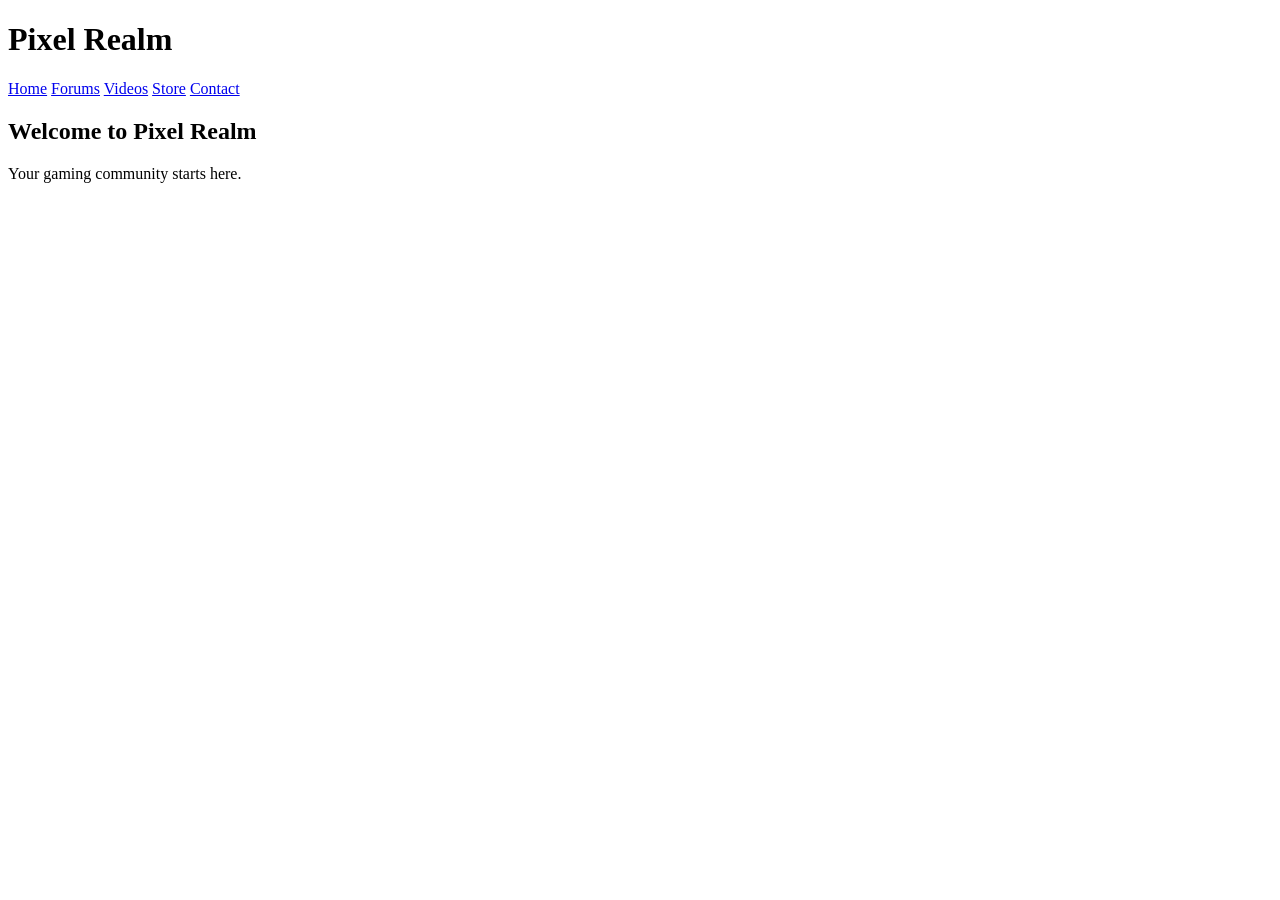
==== index.html @ 343c2096 "Add files via upload" ====
<!DOCTYPE html>
<html>
<head>
    <title>Pixel Realm</title>
</head>
<body>

<header>
    <h1>Pixel Realm</h1>
    <nav>
        <a href="#">Home</a>
        <a href="#">Forums</a>
        <a href="#">Videos</a>
        <a href="#">Store</a>
        <a href="#">Contact</a>
    </nav>
</header>

<section>
    <h2>Welcome to Pixel Realm</h2>
    <p>Your gaming community starts here.</p>
</section>

</body>
</html>
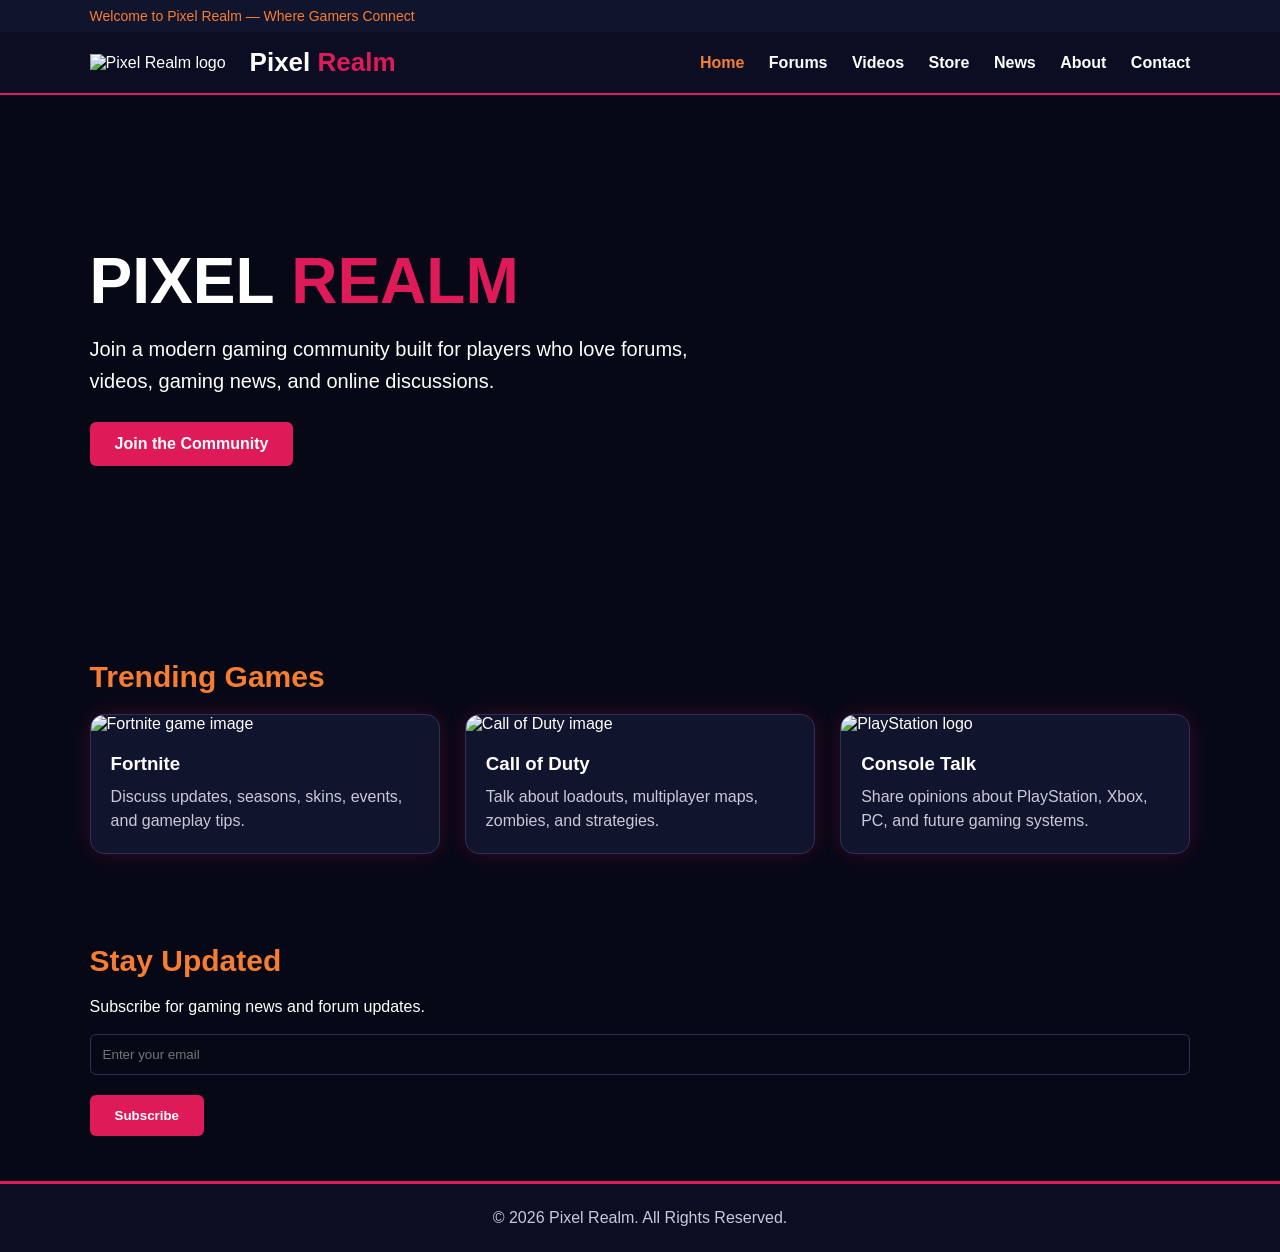
==== commit 549784e4: "Add files via upload" ====
--- a/index.html
+++ b/index.html
@@ -1,25 +1,84 @@
 <!DOCTYPE html>
-<html>
+<html lang="en">
 <head>
-    <title>Pixel Realm</title>
+    <meta charset="UTF-8">
+    <title>Pixel Realm | Home</title>
+    <link rel="stylesheet" href="style.css">
+    <script src="script.js" defer></script>
 </head>
+
 <body>
 
 <header>
-    <h1>Pixel Realm</h1>
-    <nav>
-        <a href="#">Home</a>
-        <a href="#">Forums</a>
-        <a href="#">Videos</a>
-        <a href="#">Store</a>
-        <a href="#">Contact</a>
-    </nav>
+    <div class="top-bar">Welcome to Pixel Realm — Where Gamers Connect</div>
+
+    <div class="navbar">
+        <div class="logo">
+            <img src="img/pixel-realm-banner.png" alt="Pixel Realm logo">
+            <h1>Pixel <span>Realm</span></h1>
+        </div>
+
+        <nav>
+            <a class="active" href="index.html">Home</a>
+            <a href="forums.html">Forums</a>
+            <a href="videos.html">Videos</a>
+            <a href="store.html">Store</a>
+            <a href="news.html">News</a>
+            <a href="about.html">About</a>
+            <a href="contact.html">Contact</a>
+        </nav>
+    </div>
 </header>
 
-<section>
-    <h2>Welcome to Pixel Realm</h2>
-    <p>Your gaming community starts here.</p>
+<section class="hero">
+    <div class="hero-content">
+        <h2>Pixel <span>Realm</span></h2>
+        <p>Join a modern gaming community built for players who love forums, videos, gaming news, and online discussions.</p>
+        <a href="forums.html" class="btn">Join the Community</a>
+    </div>
 </section>
+
+<main class="container">
+    <h2 class="section-title">Trending Games</h2>
+
+    <div class="grid">
+        <div class="card">
+            <img src="img/fortnite.png" alt="Fortnite game image">
+            <div class="card-content">
+                <h3>Fortnite</h3>
+                <p>Discuss updates, seasons, skins, events, and gameplay tips.</p>
+            </div>
+        </div>
+
+        <div class="card">
+            <img src="img/cod.png" alt="Call of Duty image">
+            <div class="card-content">
+                <h3>Call of Duty</h3>
+                <p>Talk about loadouts, multiplayer maps, zombies, and strategies.</p>
+            </div>
+        </div>
+
+        <div class="card">
+            <img src="img/ps.png" alt="PlayStation logo">
+            <div class="card-content">
+                <h3>Console Talk</h3>
+                <p>Share opinions about PlayStation, Xbox, PC, and future gaming systems.</p>
+            </div>
+        </div>
+    </div>
+</main>
+
+<section class="container">
+    <h2 class="section-title">Stay Updated</h2>
+    <p>Subscribe for gaming news and forum updates.</p>
+    <br>
+    <input type="email" id="email" placeholder="Enter your email">
+    <button onclick="subscribeUser()">Subscribe</button>
+</section>
+
+<footer>
+    <p>&copy; 2026 Pixel Realm. All Rights Reserved.</p>
+</footer>
 
 </body>
 </html>
--- a/style.css
+++ b/style.css
@@ -0,0 +1,298 @@
+* {
+    margin: 0;
+    padding: 0;
+    box-sizing: border-box;
+}
+
+body {
+    font-family: Arial, Helvetica, sans-serif;
+    background: #070816;
+    color: #ffffff;
+}
+
+a {
+    text-decoration: none;
+    color: inherit;
+}
+
+header {
+    background: #0b0d22;
+    border-bottom: 2px solid #DE1A58;
+    position: sticky;
+    top: 0;
+    z-index: 1000;
+}
+
+.top-bar {
+    background: #11142d;
+    padding: 8px 7%;
+    font-size: 14px;
+    color: #F67D31;
+}
+
+.navbar {
+    display: flex;
+    justify-content: space-between;
+    align-items: center;
+    padding: 15px 7%;
+}
+
+.logo {
+    display: flex;
+    align-items: center;
+    gap: 10px;
+}
+
+.logo img {
+    width: 150px;
+}
+
+.logo h1 {
+    font-size: 26px;
+    color: #ffffff;
+}
+
+.logo span {
+    color: #DE1A58;
+}
+
+nav a {
+    margin-left: 20px;
+    font-weight: bold;
+    transition: 0.3s;
+}
+
+nav a:hover,
+.active {
+    color: #F67D31;
+}
+
+.hero {
+    min-height: 520px;
+    background: linear-gradient(rgba(7,8,22,0.25), rgba(7,8,22,0.85)), url("img/banner.png");
+    background-size: cover;
+    background-position: center;
+    display: flex;
+    align-items: center;
+    padding: 60px 7%;
+}
+
+.hero-content {
+    max-width: 650px;
+}
+
+.hero h2 {
+    font-size: 64px;
+    text-transform: uppercase;
+    margin-bottom: 15px;
+}
+
+.hero h2 span {
+    color: #DE1A58;
+}
+
+.hero p {
+    font-size: 20px;
+    margin-bottom: 25px;
+    line-height: 1.6;
+}
+
+.btn {
+    display: inline-block;
+    background: #DE1A58;
+    padding: 13px 25px;
+    border-radius: 6px;
+    font-weight: bold;
+    transition: 0.3s;
+}
+
+.btn:hover {
+    background: #F67D31;
+    transform: scale(1.05);
+}
+
+.container {
+    padding: 45px 7%;
+}
+
+.section-title {
+    font-size: 30px;
+    margin-bottom: 20px;
+    color: #F67D31;
+}
+
+.grid {
+    display: grid;
+    grid-template-columns: repeat(3, 1fr);
+    gap: 25px;
+}
+
+.card {
+    background: #11142d;
+    border: 1px solid #2d315a;
+    border-radius: 14px;
+    overflow: hidden;
+    box-shadow: 0 0 20px rgba(222, 26, 88, 0.2);
+    transition: 0.3s;
+}
+
+.card:hover {
+    transform: translateY(-8px);
+    border-color: #DE1A58;
+}
+
+.card img {
+    width: 100%;
+    height: 190px;
+    object-fit: cover;
+}
+
+.card-content {
+    padding: 20px;
+}
+
+.card h3 {
+    color: #ffffff;
+    margin-bottom: 10px;
+}
+
+.card p {
+    color: #c9c9d8;
+    line-height: 1.5;
+}
+
+.forum-list {
+    background: #11142d;
+    border-radius: 14px;
+    padding: 20px;
+    border: 1px solid #2d315a;
+}
+
+.forum-topic {
+    display: flex;
+    justify-content: space-between;
+    padding: 18px;
+    border-bottom: 1px solid #2d315a;
+}
+
+.forum-topic:last-child {
+    border-bottom: none;
+}
+
+.badge {
+    background: #8F0177;
+    padding: 6px 12px;
+    border-radius: 20px;
+    font-size: 13px;
+}
+
+table {
+    width: 100%;
+    border-collapse: collapse;
+    background: #11142d;
+    border-radius: 14px;
+    overflow: hidden;
+}
+
+th {
+    background: #8F0177;
+}
+
+th, td {
+    padding: 15px;
+    border: 1px solid #2d315a;
+    text-align: center;
+}
+
+form {
+    background: #11142d;
+    padding: 25px;
+    border-radius: 14px;
+    border: 1px solid #2d315a;
+    max-width: 650px;
+}
+
+label {
+    display: block;
+    margin-top: 15px;
+    margin-bottom: 5px;
+    color: #F67D31;
+}
+
+input, textarea, select {
+    width: 100%;
+    padding: 12px;
+    border: none;
+    border-radius: 6px;
+    background: #070816;
+    color: white;
+    border: 1px solid #2d315a;
+}
+
+textarea {
+    min-height: 130px;
+}
+
+button {
+    margin-top: 20px;
+    background: #DE1A58;
+    color: white;
+    padding: 13px 25px;
+    border: none;
+    border-radius: 6px;
+    font-weight: bold;
+    cursor: pointer;
+}
+
+button:hover {
+    background: #F67D31;
+}
+
+footer {
+    background: #0b0d22;
+    padding: 25px 7%;
+    text-align: center;
+    border-top: 3px solid #DE1A58;
+    color: #c9c9d8;
+}
+
+.highlight {
+    color: #DE1A58;
+}
+
+@media (max-width: 900px) {
+    .grid {
+        grid-template-columns: 1fr;
+    }
+
+    .navbar {
+        flex-direction: column;
+        gap: 15px;
+    }
+
+    nav a {
+        display: inline-block;
+        margin: 8px;
+    }
+
+    .hero h2 {
+        font-size: 42px;
+    }
+
+    .forum-topic {
+        flex-direction: column;
+        gap: 10px;
+    }
+}
+.forum-card {
+    display: block;
+    color: white;
+}
+
+.forum-card:hover h3 {
+    color: #F67D31;
+}
+
+#createdTopics {
+    margin-top: 10px;
+}
